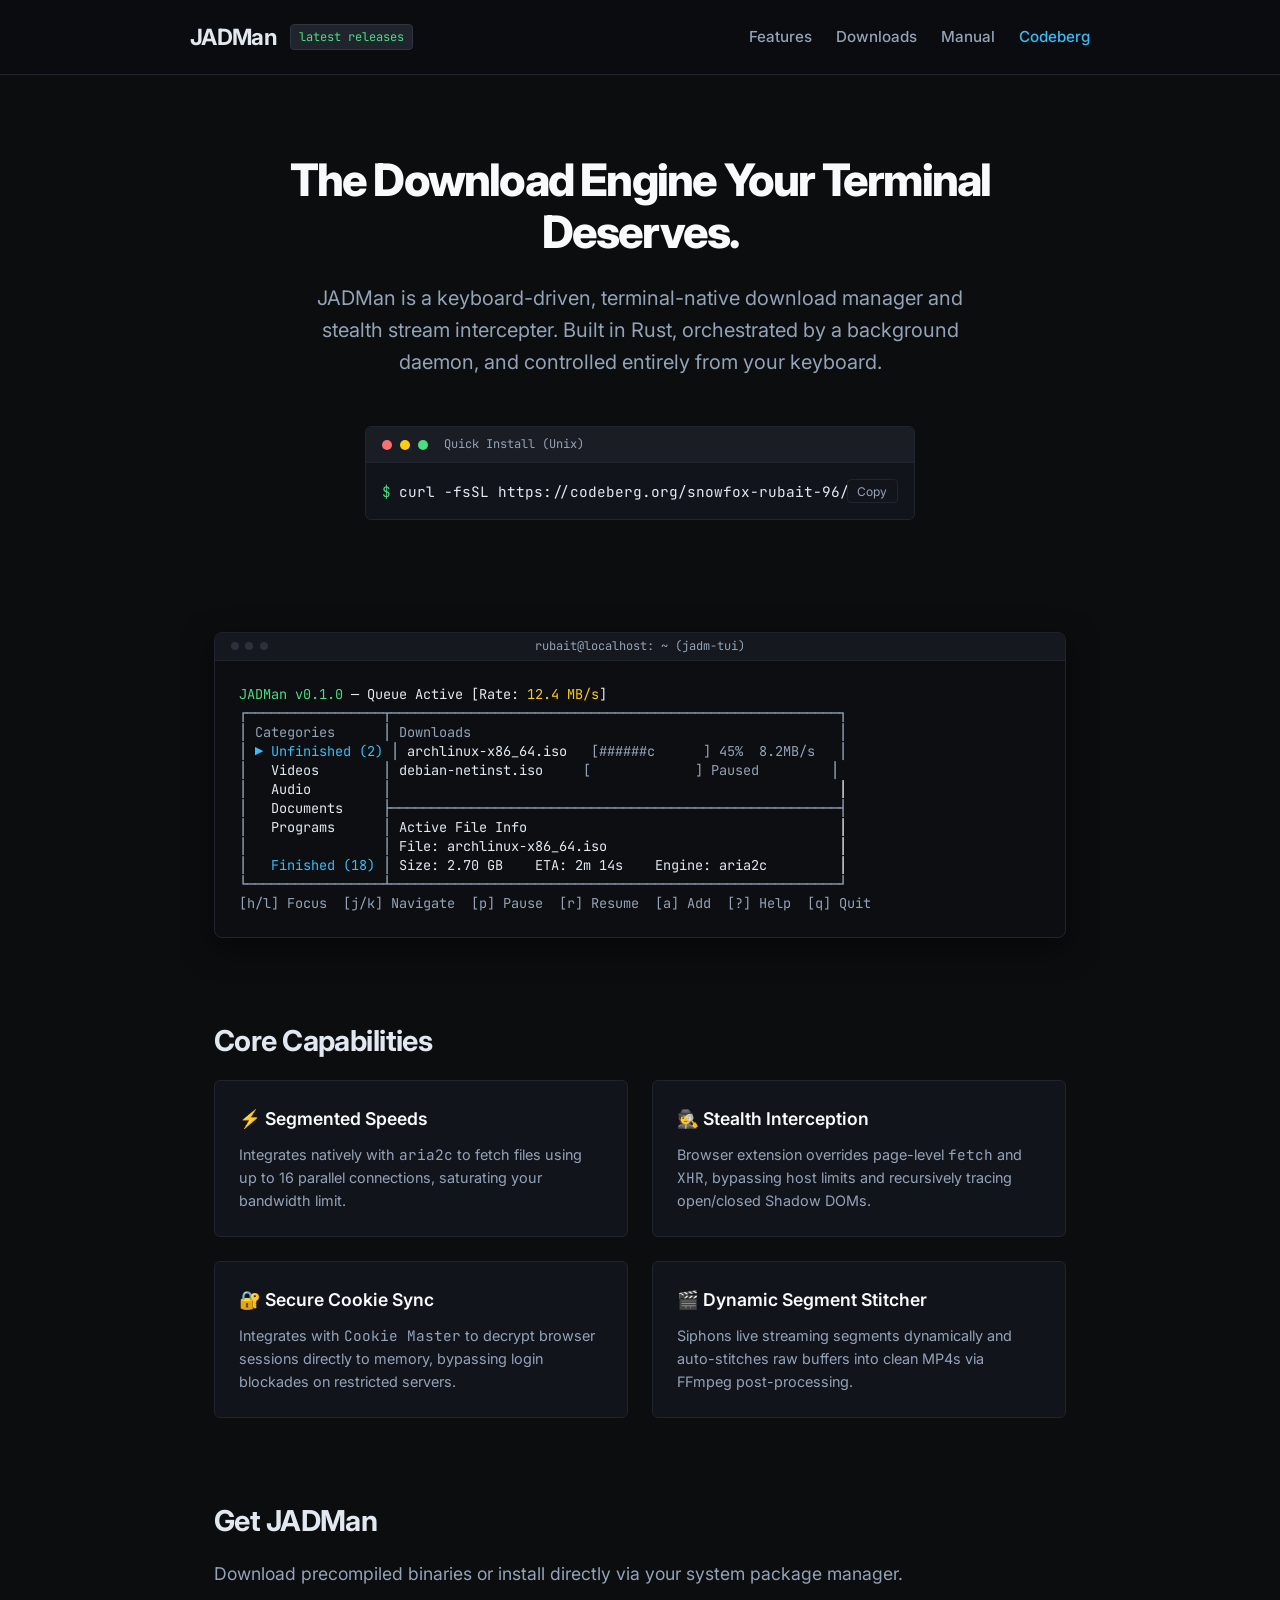
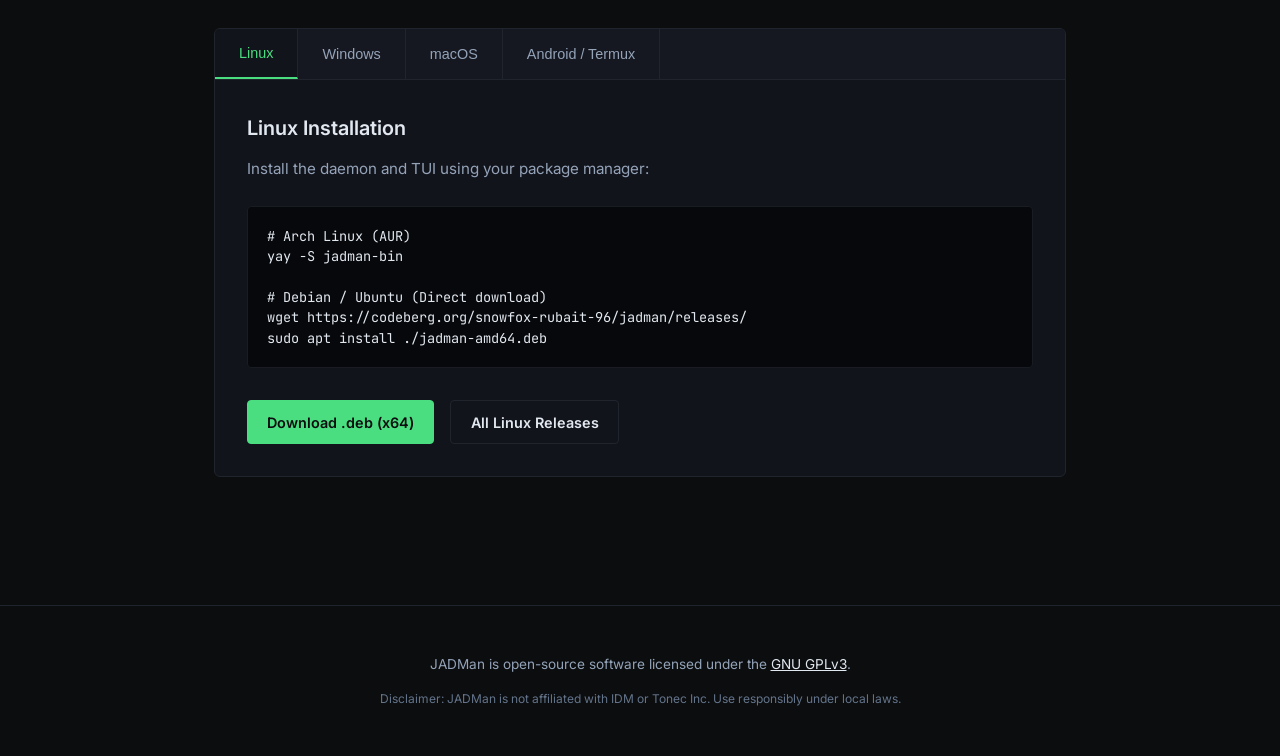
==== website/index.html @ d35ce2d1 "feat: implement minimalist human-style landing page for JADMan" ====
<!DOCTYPE html>
<html lang="en">
<head>
    <meta charset="UTF-8">
    <meta name="viewport" content="width=device-width, initial-scale=1.0">
    <title>JADMan — Just Another Download Manager</title>
    <meta name="description" content="A keyboard-driven, terminal-native download manager and stealth stream interceptor for Linux, macOS, and Windows.">
    <link rel="stylesheet" href="style.css">
    <!-- Google Fonts for crisp System and Mono typography -->
    <link rel="preconnect" href="https://fonts.googleapis.com">
    <link rel="preconnect" href="https://fonts.gstatic.com" crossorigin>
    <link href="https://fonts.googleapis.com/css2?family=Inter:wght@400;500;600;700&family=JetBrains+Mono:wght@400;500;700&display=swap" rel="stylesheet">
</head>
<body>

    <!-- 1. HEADER & NAVIGATION -->
    <header class="site-header">
        <div class="header-container">
            <div class="logo-area">
                <span class="logo-text">JADMan</span>
                <span id="version-badge" class="badge">checking version...</span>
            </div>
            <nav class="main-nav">
                <a href="#features">Features</a>
                <a href="#downloads">Downloads</a>
                <a href="https://codeberg.org/snowfox-rubait-96/jadman/src/branch/main/docs/manual.md" target="_blank" rel="noopener">Manual</a>
                <a href="https://codeberg.org/snowfox-rubait-96/jadman" class="repo-link" target="_blank" rel="noopener">Codeberg</a>
            </nav>
        </div>
    </header>

    <main class="content-wrapper">
        <!-- 2. HERO SECTION -->
        <section class="hero-section">
            <h1 class="hero-title">The Download Engine Your Terminal Deserves.</h1>
            <p class="hero-lead">
                JADMan is a keyboard-driven, terminal-native download manager and stealth stream intercepter. 
                Built in Rust, orchestrated by a background daemon, and controlled entirely from your keyboard.
            </p>

            <div class="terminal-install">
                <div class="terminal-header">
                    <span class="dot red"></span>
                    <span class="dot yellow"></span>
                    <span class="dot green"></span>
                    <span class="terminal-title">Quick Install (Unix)</span>
                </div>
                <div class="terminal-body">
                    <span class="prompt">$</span> <code id="install-cmd">curl -fsSL https://codeberg.org/snowfox-rubait-96/jadman/raw/branch/main/install.sh | bash</code>
                    <button class="copy-btn" onclick="copyInstallCommand()" aria-label="Copy install command">Copy</button>
                </div>
            </div>
        </section>

        <!-- 3. TUI CONSOLE MOCKUP -->
        <section class="mockup-section">
            <div class="console-window">
                <div class="console-header">
                    <div class="console-buttons">
                        <span class="btn-dot"></span>
                        <span class="btn-dot"></span>
                        <span class="btn-dot"></span>
                    </div>
                    <span class="console-title">rubait@localhost: ~ (jadm-tui)</span>
                </div>
                <pre class="console-body"><code><span class="c-green">JADMan v0.1.0</span> — Queue Active [Rate: <span class="c-yellow">12.4 MB/s</span>]
<span class="c-dim">┌─────────────────┬────────────────────────────────────────────────────────┐</span>
<span class="c-dim">│ Categories      │ Downloads                                              │</span>
<span class="c-dim">│</span> <span class="c-cyan">▶ Unfinished (2)</span> <span class="c-dim">│</span> archlinux-x86_64.iso   <span class="c-dim">[######c      ] 45%  8.2MB/s   │</span>
<span class="c-dim">│</span>   Videos        <span class="c-dim">│</span> debian-netinst.iso     <span class="c-dim">[             ] Paused         │</span>
<span class="c-dim">│</span>   Audio         <span class="c-dim">│</span>                                                        │
<span class="c-dim">│</span>   Documents     <span class="c-dim">├────────────────────────────────────────────────────────┤</span>
<span class="c-dim">│</span>   Programs      <span class="c-dim">│</span> Active File Info                                       │
<span class="c-dim">│</span>                 <span class="c-dim">│</span> File: archlinux-x86_64.iso                             │
<span class="c-dim">│</span> <span class="c-cyan">  Finished (18)</span> <span class="c-dim">│</span> Size: 2.70 GB    ETA: 2m 14s    Engine: aria2c         │
<span class="c-dim">└─────────────────┴────────────────────────────────────────────────────────┘</span>
<span class="c-dim">[h/l] Focus  [j/k] Navigate  [p] Pause  [r] Resume  [a] Add  [?] Help  [q] Quit</span></code></pre>
            </div>
        </section>

        <!-- 4. CORE FEATURES -->
        <section id="features" class="features-section">
            <h2 class="section-title">Core Capabilities</h2>
            <div class="features-grid">
                <div class="feature-card">
                    <h3>⚡ Segmented Speeds</h3>
                    <p>Integrates natively with <code>aria2c</code> to fetch files using up to 16 parallel connections, saturating your bandwidth limit.</p>
                </div>
                <div class="feature-card">
                    <h3>🕵️ Stealth Interception</h3>
                    <p>Browser extension overrides page-level <code>fetch</code> and <code>XHR</code>, bypassing host limits and recursively tracing open/closed Shadow DOMs.</p>
                </div>
                <div class="feature-card">
                    <h3>🔐 Secure Cookie Sync</h3>
                    <p>Integrates with <code>Cookie Master</code> to decrypt browser sessions directly to memory, bypassing login blockades on restricted servers.</p>
                </div>
                <div class="feature-card">
                    <h3>🎬 Dynamic Segment Stitcher</h3>
                    <p>Siphons live streaming segments dynamically and auto-stitches raw buffers into clean MP4s via FFmpeg post-processing.</p>
                </div>
            </div>
        </section>

        <!-- 5. PLATFORMS & DOWNLOADS -->
        <section id="downloads" class="downloads-section">
            <h2 class="section-title">Get JADMan</h2>
            <p class="section-lead">Download precompiled binaries or install directly via your system package manager.</p>

            <div class="tabs-container">
                <div class="tab-headers">
                    <button class="tab-link active" onclick="switchTab(event, 'tab-linux')">Linux</button>
                    <button class="tab-link" onclick="switchTab(event, 'tab-windows')">Windows</button>
                    <button class="tab-link" onclick="switchTab(event, 'tab-macos')">macOS</button>
                    <button class="tab-link" onclick="switchTab(event, 'tab-android')">Android / Termux</button>
                </div>

                <!-- Linux Tab -->
                <div id="tab-linux" class="tab-content active">
                    <h3>Linux Installation</h3>
                    <p>Install the daemon and TUI using your package manager:</p>
                    <pre class="code-block"><code># Arch Linux (AUR)
yay -S jadman-bin

# Debian / Ubuntu (Direct download)
wget <span class="linux-deb-url">https://codeberg.org/snowfox-rubait-96/jadman/releases/</span>
sudo apt install ./jadman-amd64.deb</code></pre>
                    <div class="download-actions">
                        <a id="btn-download-linux" href="#" class="btn-primary">Download .deb (x64)</a>
                        <a href="https://codeberg.org/snowfox-rubait-96/jadman/releases" class="btn-secondary" target="_blank" rel="noopener">All Linux Releases</a>
                    </div>
                </div>

                <!-- Windows Tab -->
                <div id="tab-windows" class="tab-content">
                    <h3>Windows Installation</h3>
                    <p>Install core tools via <code>winget</code>, then download the Windows binary package:</p>
                    <pre class="code-block"><code># 1. Install dependencies
winget install aria2.aria2 yt-dlp.yt-dlp Gyan.FFmpeg

# 2. Register native messaging host
jadm-daemon.exe install-native-manifest</code></pre>
                    <div class="download-actions">
                        <a id="btn-download-windows" href="#" class="btn-primary">Download JADMan Windows.zip</a>
                    </div>
                </div>

                <!-- macOS Tab -->
                <div id="tab-macos" class="tab-content">
                    <h3>macOS Installation</h3>
                    <p>Install dependencies via Homebrew, then grab the Darwin binaries:</p>
                    <pre class="code-block"><code># 1. Install dependencies
brew install aria2 yt-dlp ffmpeg

# 2. Register native messaging host
target/release/jadm-daemon install-native-manifest</code></pre>
                    <div class="download-actions">
                        <a id="btn-download-macos" href="#" class="btn-primary">Download JADMan macOS (ARM/Intel)</a>
                    </div>
                </div>

                <!-- Android Tab -->
                <div id="tab-android" class="tab-content">
                    <h3>Android / Termux Installation</h3>
                    <p>Run JADMan natively on your phone inside the Termux environment:</p>
                    <pre class="code-block"><code># Install dependencies
pkg install rust clang make python ffmpeg aria2 git

# Clone and compile
git clone https://codeberg.org/snowfox-rubait-96/jadman.git
cd jadman && cargo build --release</code></pre>
                </div>
            </div>
        </section>
    </main>

    <!-- 6. FOOTER -->
    <footer class="site-footer">
        <div class="footer-container">
            <p>JADMan is open-source software licensed under the <a href="https://codeberg.org/snowfox-rubait-96/jadman/src/branch/main/LICENSE" target="_blank" rel="noopener">GNU GPLv3</a>.</p>
            <p class="disclaimer">Disclaimer: JADMan is not affiliated with IDM or Tonec Inc. Use responsibly under local laws.</p>
        </div>
    </footer>

    <script src="script.js"></script>
</body>
</html>
---- website/style.css ----
/* 🎨 JADMan Minimalist stylesheet */

:root {
    --bg-dark: #0b0d0f;
    --bg-card: #12141c;
    --border-color: #20242c;
    --text-main: #e2e8f0;
    --text-dim: #94a3b8;
    --accent-green: #4ade80;
    --accent-blue: #38bdf8;
    --accent-red: #f87171;
    --accent-yellow: #facc15;
    --font-sans: 'Inter', -apple-system, BlinkMacSystemFont, "Segoe UI", Roboto, sans-serif;
    --font-mono: 'JetBrains Mono', 'SFMono-Regular', Consolas, monospace;
}

* {
    box-sizing: border-box;
    margin: 0;
    padding: 0;
}

body {
    background-color: var(--bg-dark);
    color: var(--text-main);
    font-family: var(--font-sans);
    line-height: 1.6;
    -webkit-font-smoothing: antialiased;
}

a {
    color: var(--accent-blue);
    text-decoration: none;
    transition: color 0.15s ease;
}

a:hover {
    color: var(--accent-green);
}

code, pre {
    font-family: var(--font-mono);
}

/* 1. HEADER */
.site-header {
    border-bottom: 1px solid var(--border-color);
    padding: 1.2rem 1rem;
    background-color: rgba(11, 13, 15, 0.8);
    backdrop-filter: blur(12px);
    position: sticky;
    top: 0;
    z-index: 100;
}

.header-container {
    max-width: 900px;
    margin: 0 auto;
    display: flex;
    justify-content: space-between;
    align-items: center;
}

.logo-area {
    display: flex;
    align-items: center;
    gap: 0.8rem;
}

.logo-text {
    font-size: 1.4rem;
    font-weight: 700;
    letter-spacing: -0.03em;
    color: var(--text-main);
}

.badge {
    background-color: var(--border-color);
    border: 1px solid #2e3541;
    color: var(--accent-green);
    font-family: var(--font-mono);
    font-size: 0.75rem;
    padding: 0.15rem 0.5rem;
    border-radius: 4px;
}

.main-nav {
    display: flex;
    gap: 1.5rem;
    font-size: 0.95rem;
    font-weight: 500;
}

.main-nav a {
    color: var(--text-dim);
}

.main-nav a:hover {
    color: var(--text-main);
}

.main-nav a.repo-link {
    color: var(--accent-blue);
}

/* 2. LAYOUT WRAPPERS */
.content-wrapper {
    max-width: 900px;
    margin: 0 auto;
    padding: 3rem 1.5rem;
}

section {
    margin-bottom: 5rem;
}

.section-title {
    font-size: 1.8rem;
    font-weight: 700;
    margin-bottom: 1rem;
    letter-spacing: -0.02em;
}

.section-lead {
    color: var(--text-dim);
    margin-bottom: 2.5rem;
    font-size: 1.1rem;
}

/* 3. HERO SECTION */
.hero-section {
    text-align: center;
    padding: 2rem 0;
}

.hero-title {
    font-size: 2.8rem;
    font-weight: 800;
    line-height: 1.15;
    letter-spacing: -0.04em;
    margin-bottom: 1.5rem;
    color: #f8fafc;
}

.hero-lead {
    font-size: 1.25rem;
    color: var(--text-dim);
    max-width: 700px;
    margin: 0 auto 3rem auto;
}

/* INSTALL CMD BOX */
.terminal-install {
    max-width: 550px;
    margin: 0 auto;
    border: 1px solid var(--border-color);
    border-radius: 6px;
    background-color: var(--bg-card);
    overflow: hidden;
}

.terminal-header {
    background-color: #1a1d24;
    padding: 0.5rem 1rem;
    display: flex;
    align-items: center;
    gap: 0.5rem;
    border-bottom: 1px solid var(--border-color);
}

.dot {
    width: 10px;
    height: 10px;
    border-radius: 50%;
    display: inline-block;
}

.dot.red { background-color: var(--accent-red); }
.dot.yellow { background-color: var(--accent-yellow); }
.dot.green { background-color: var(--accent-green); }

.terminal-title {
    margin-left: 0.5rem;
    font-size: 0.75rem;
    color: var(--text-dim);
    font-family: var(--font-mono);
}

.terminal-body {
    padding: 1rem;
    display: flex;
    justify-content: space-between;
    align-items: center;
    font-family: var(--font-mono);
    font-size: 0.9rem;
}

.prompt {
    color: var(--accent-green);
    user-select: none;
    margin-right: 0.5rem;
}

#install-cmd {
    flex-grow: 1;
    text-align: left;
    overflow-x: auto;
    white-space: nowrap;
    color: var(--text-main);
}

.copy-btn {
    background: none;
    border: 1px solid var(--border-color);
    color: var(--text-dim);
    padding: 0.2rem 0.6rem;
    font-size: 0.75rem;
    border-radius: 4px;
    cursor: pointer;
    font-family: var(--font-sans);
    transition: all 0.15s ease;
}

.copy-btn:hover {
    border-color: var(--accent-blue);
    color: var(--text-main);
}

/* 4. TUI CONSOLE MOCKUP */
.console-window {
    border: 1px solid var(--border-color);
    border-radius: 8px;
    background-color: #0c0e12;
    overflow: hidden;
    box-shadow: 0 10px 30px rgba(0,0,0,0.5);
}

.console-header {
    background-color: #15181f;
    border-bottom: 1px solid var(--border-color);
    padding: 0.6rem 1rem;
    display: flex;
    align-items: center;
    position: relative;
}

.console-buttons {
    display: flex;
    gap: 0.4rem;
}

.btn-dot {
    width: 8px;
    height: 8px;
    border-radius: 50%;
    background-color: #2b303b;
    display: inline-block;
}

.console-title {
    position: absolute;
    left: 50%;
    transform: translateX(-50%);
    font-size: 0.75rem;
    color: var(--text-dim);
    font-family: var(--font-mono);
}

.console-body {
    padding: 1.5rem;
    font-size: 0.85rem;
    overflow-x: auto;
    text-align: left;
    white-space: pre;
    line-height: 1.4;
}

.c-green { color: var(--accent-green); }
.c-yellow { color: var(--accent-yellow); }
.c-cyan { color: var(--accent-blue); }
.c-dim { color: var(--text-dim); }

/* 5. CAPABILITIES GRID */
.features-grid {
    display: grid;
    grid-template-columns: 1fr 1fr;
    gap: 1.5rem;
}

@media (max-width: 600px) {
    .features-grid {
        grid-template-columns: 1fr;
    }
}

.feature-card {
    border: 1px solid var(--border-color);
    border-radius: 6px;
    padding: 1.5rem;
    background-color: var(--bg-card);
}

.feature-card h3 {
    font-size: 1.1rem;
    font-weight: 600;
    margin-bottom: 0.6rem;
    color: #f8fafc;
}

.feature-card p {
    font-size: 0.9rem;
    color: var(--text-dim);
}

/* 6. DOWNLOADS & TABS */
.tabs-container {
    border: 1px solid var(--border-color);
    border-radius: 6px;
    background-color: var(--bg-card);
    overflow: hidden;
}

.tab-headers {
    display: flex;
    border-bottom: 1px solid var(--border-color);
    background-color: #161821;
}

.tab-link {
    background: none;
    border: none;
    color: var(--text-dim);
    padding: 1rem 1.5rem;
    font-size: 0.9rem;
    cursor: pointer;
    font-weight: 500;
    border-right: 1px solid var(--border-color);
    transition: all 0.15s ease;
}

.tab-link:hover {
    color: var(--text-main);
    background-color: #1a1d26;
}

.tab-link.active {
    color: var(--accent-green);
    background-color: var(--bg-card);
    border-bottom: 2px solid var(--accent-green);
}

.tab-content {
    display: none;
    padding: 2rem;
}

.tab-content.active {
    display: block;
}

.tab-content h3 {
    font-size: 1.25rem;
    margin-bottom: 0.8rem;
    font-weight: 600;
}

.tab-content p {
    font-size: 0.95rem;
    color: var(--text-dim);
    margin-bottom: 1.5rem;
}

.code-block {
    background-color: #07080b;
    border: 1px solid #1a1c23;
    padding: 1.2rem;
    border-radius: 4px;
    margin-bottom: 2rem;
    overflow-x: auto;
    font-size: 0.85rem;
    text-align: left;
    line-height: 1.5;
}

.download-actions {
    display: flex;
    gap: 1rem;
    align-items: center;
}

.btn-primary, .btn-secondary {
    padding: 0.6rem 1.2rem;
    font-size: 0.9rem;
    font-weight: 600;
    border-radius: 4px;
    cursor: pointer;
    text-align: center;
    transition: all 0.15s ease;
}

.btn-primary {
    background-color: var(--accent-green);
    color: #0b0d0f;
    border: 1px solid var(--accent-green);
}

.btn-primary:hover {
    background-color: #34d399;
    border-color: #34d399;
    color: #0b0d0f;
}

.btn-secondary {
    background-color: transparent;
    color: var(--text-main);
    border: 1px solid var(--border-color);
}

.btn-secondary:hover {
    border-color: var(--text-main);
}

/* 7. FOOTER */
.site-footer {
    border-top: 1px solid var(--border-color);
    padding: 3rem 1.5rem;
    text-align: center;
    color: var(--text-dim);
    font-size: 0.85rem;
}

.footer-container {
    max-width: 900px;
    margin: 0 auto;
    display: flex;
    flex-direction: column;
    gap: 0.8rem;
}

.site-footer a {
    color: var(--text-main);
    text-decoration: underline;
}

.disclaimer {
    color: #64748b;
    font-size: 0.75rem;
}
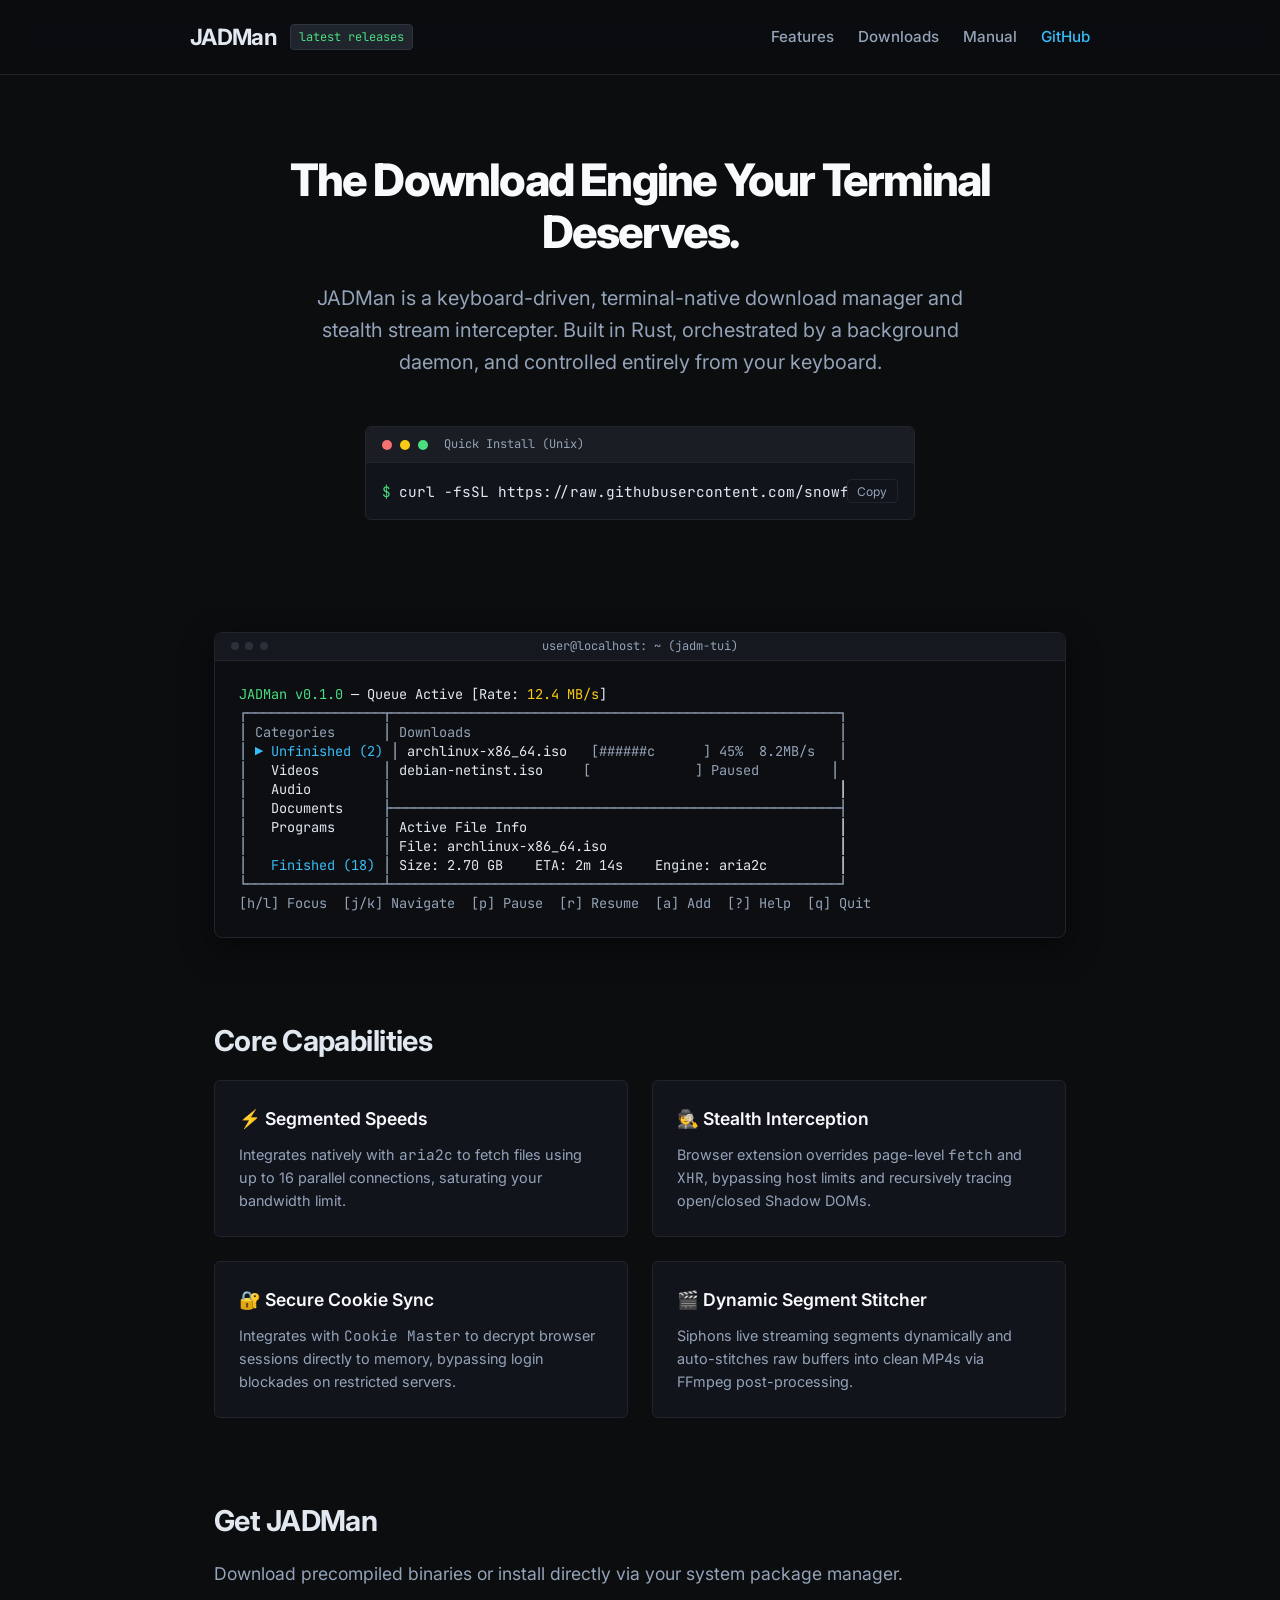
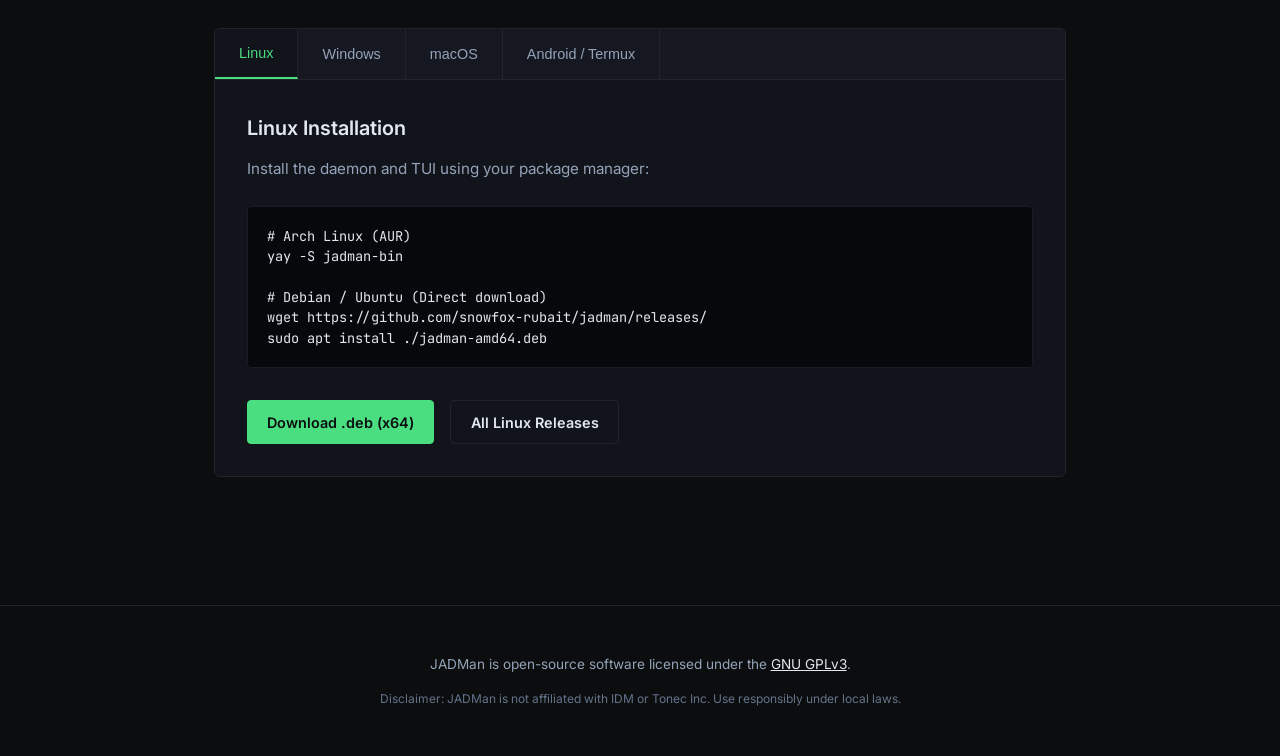
==== commit 4ce6cd61: "chore: purge AUR build binaries, fix Firefox native manifests, and align configs" ====
--- a/website/index.html
+++ b/website/index.html
@@ -23,8 +23,8 @@
             <nav class="main-nav">
                 <a href="#features">Features</a>
                 <a href="#downloads">Downloads</a>
-                <a href="https://codeberg.org/snowfox-rubait-96/jadman/src/branch/main/docs/manual.md" target="_blank" rel="noopener">Manual</a>
-                <a href="https://codeberg.org/snowfox-rubait-96/jadman" class="repo-link" target="_blank" rel="noopener">Codeberg</a>
+                <a href="https://github.com/snowfox-rubait/jadman/blob/main/docs/manual.md" target="_blank" rel="noopener">Manual</a>
+                <a href="https://github.com/snowfox-rubait/jadman" class="repo-link" target="_blank" rel="noopener">GitHub</a>
             </nav>
         </div>
     </header>
@@ -46,7 +46,7 @@
                     <span class="terminal-title">Quick Install (Unix)</span>
                 </div>
                 <div class="terminal-body">
-                    <span class="prompt">$</span> <code id="install-cmd">curl -fsSL https://codeberg.org/snowfox-rubait-96/jadman/raw/branch/main/install.sh | bash</code>
+                    <span class="prompt">$</span> <code id="install-cmd">curl -fsSL https://raw.githubusercontent.com/snowfox-rubait/jadman/main/install.sh | bash</code>
                     <button class="copy-btn" onclick="copyInstallCommand()" aria-label="Copy install command">Copy</button>
                 </div>
             </div>
@@ -61,7 +61,7 @@
                         <span class="btn-dot"></span>
                         <span class="btn-dot"></span>
                     </div>
-                    <span class="console-title">rubait@localhost: ~ (jadm-tui)</span>
+                    <span class="console-title">user@localhost: ~ (jadm-tui)</span>
                 </div>
                 <pre class="console-body"><code><span class="c-green">JADMan v0.1.0</span> — Queue Active [Rate: <span class="c-yellow">12.4 MB/s</span>]
 <span class="c-dim">┌─────────────────┬────────────────────────────────────────────────────────┐</span>
@@ -122,11 +122,11 @@
 yay -S jadman-bin
 
 # Debian / Ubuntu (Direct download)
-wget <span class="linux-deb-url">https://codeberg.org/snowfox-rubait-96/jadman/releases/</span>
+wget <span class="linux-deb-url">https://github.com/snowfox-rubait/jadman/releases/</span>
 sudo apt install ./jadman-amd64.deb</code></pre>
                     <div class="download-actions">
                         <a id="btn-download-linux" href="#" class="btn-primary">Download .deb (x64)</a>
-                        <a href="https://codeberg.org/snowfox-rubait-96/jadman/releases" class="btn-secondary" target="_blank" rel="noopener">All Linux Releases</a>
+                        <a href="https://github.com/snowfox-rubait/jadman/releases" class="btn-secondary" target="_blank" rel="noopener">All Linux Releases</a>
                     </div>
                 </div>
 
@@ -166,7 +166,7 @@
 pkg install rust clang make python ffmpeg aria2 git
 
 # Clone and compile
-git clone https://codeberg.org/snowfox-rubait-96/jadman.git
+git clone https://github.com/snowfox-rubait/jadman.git
 cd jadman && cargo build --release</code></pre>
                 </div>
             </div>
@@ -176,7 +176,7 @@
     <!-- 6. FOOTER -->
     <footer class="site-footer">
         <div class="footer-container">
-            <p>JADMan is open-source software licensed under the <a href="https://codeberg.org/snowfox-rubait-96/jadman/src/branch/main/LICENSE" target="_blank" rel="noopener">GNU GPLv3</a>.</p>
+            <p>JADMan is open-source software licensed under the <a href="https://github.com/snowfox-rubait/jadman/blob/main/LICENSE" target="_blank" rel="noopener">GNU GPLv3</a>.</p>
             <p class="disclaimer">Disclaimer: JADMan is not affiliated with IDM or Tonec Inc. Use responsibly under local laws.</p>
         </div>
     </footer>
